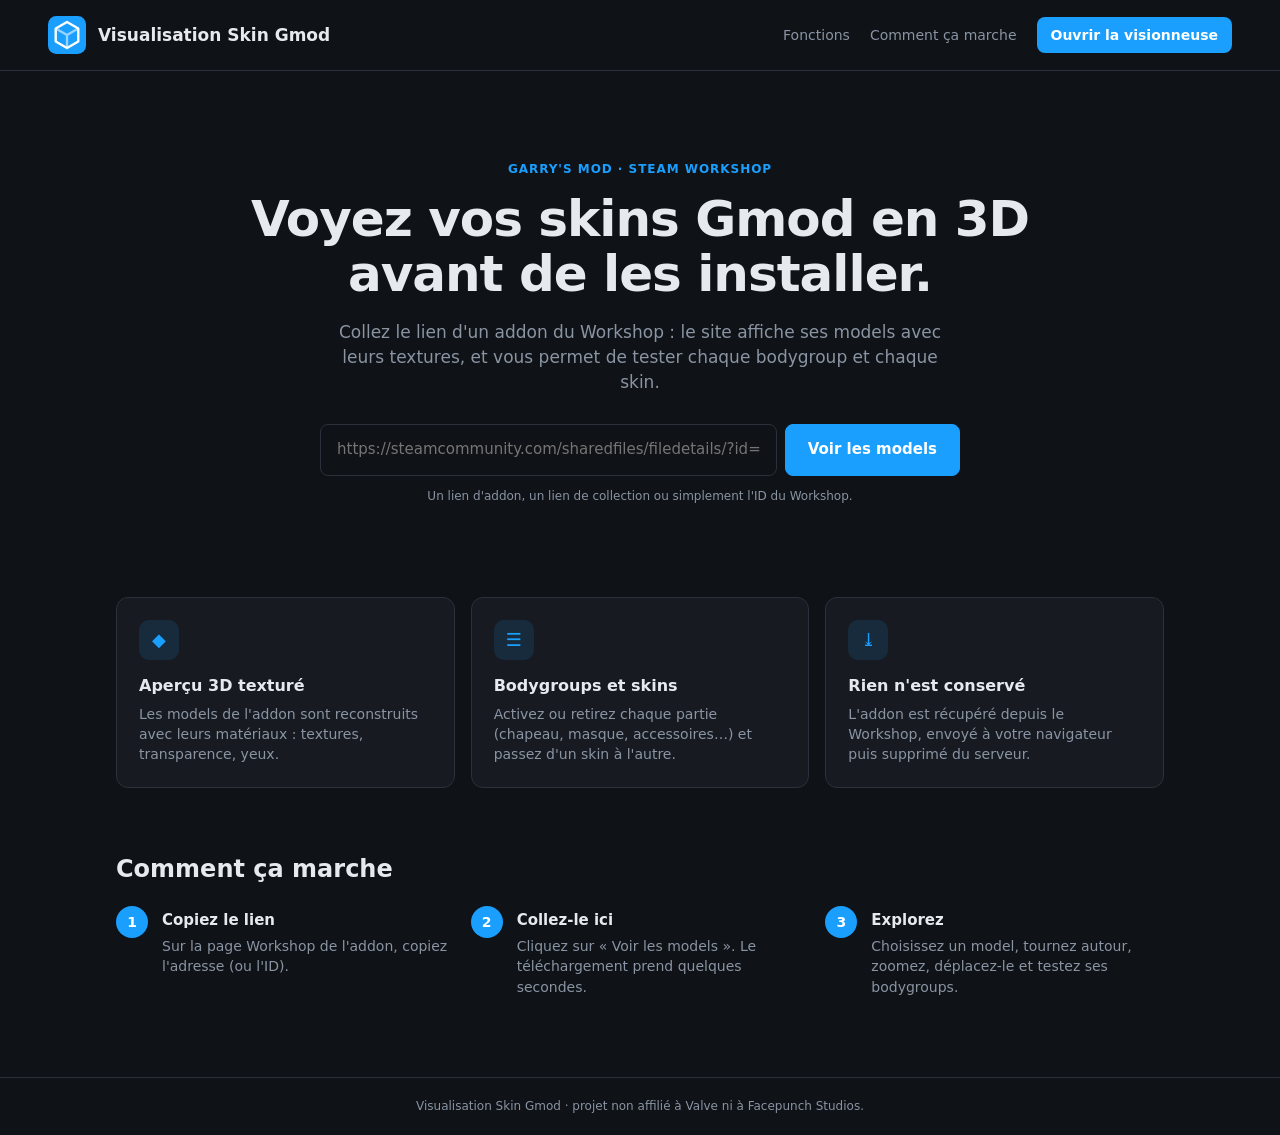
==== public/index.html @ 0fded169 "Premier commit : Visualisation Skin Gmod Site local pour prévisualiser en 3D les models d'un addon G" ====
<!doctype html>
<html lang="fr">
<head>
  <meta charset="utf-8">
  <meta name="viewport" content="width=device-width, initial-scale=1">
  <title>Visualisation Skin Gmod</title>
  <meta name="description" content="Prévisualisez en 3D les models et playermodels des addons Garry's Mod du Workshop, avec textures, bodygroups et skins.">
  <link rel="icon" href="img/logo.svg" type="image/svg+xml">
  <link rel="stylesheet" href="css/style.css">
</head>
<body class="home">
  <header class="nav">
    <a class="brand" href="index.html">
      <img class="logo" src="img/logo.svg" alt="">
      <div>
        <h1>Visualisation Skin Gmod</h1>
      </div>
    </a>
    <nav>
      <a href="#fonctions">Fonctions</a>
      <a href="#etapes">Comment ça marche</a>
      <a class="nav-cta" href="viewer.html">Ouvrir la visionneuse</a>
    </nav>
  </header>

  <main>
    <section class="hero">
      <p class="eyebrow">Garry's Mod · Steam Workshop</p>
      <h2>Voyez vos skins Gmod en 3D<br>avant de les installer.</h2>
      <p class="lead">Collez le lien d'un addon du Workshop : le site affiche ses models avec leurs textures, et vous permet de tester chaque bodygroup et chaque skin.</p>
      <form id="home-form" class="addon-form hero-form" autocomplete="off">
        <input id="home-url" type="text" placeholder="https://steamcommunity.com/sharedfiles/filedetails/?id=..." required>
        <button class="primary" type="submit">Voir les models</button>
      </form>
      <p class="muted small">Un lien d'addon, un lien de collection ou simplement l'ID du Workshop.</p>
    </section>

    <section id="fonctions" class="features">
      <article class="card">
        <div class="card-icon">◆</div>
        <h3>Aperçu 3D texturé</h3>
        <p>Les models de l'addon sont reconstruits avec leurs matériaux : textures, transparence, yeux.</p>
      </article>
      <article class="card">
        <div class="card-icon">☰</div>
        <h3>Bodygroups et skins</h3>
        <p>Activez ou retirez chaque partie (chapeau, masque, accessoires…) et passez d'un skin à l'autre.</p>
      </article>
      <article class="card">
        <div class="card-icon">⤓</div>
        <h3>Rien n'est conservé</h3>
        <p>L'addon est récupéré depuis le Workshop, envoyé à votre navigateur puis supprimé du serveur.</p>
      </article>
    </section>

    <section id="etapes" class="steps">
      <h2>Comment ça marche</h2>
      <ol>
        <li><span>1</span><div><h3>Copiez le lien</h3><p>Sur la page Workshop de l'addon, copiez l'adresse (ou l'ID).</p></div></li>
        <li><span>2</span><div><h3>Collez-le ici</h3><p>Cliquez sur « Voir les models ». Le téléchargement prend quelques secondes.</p></div></li>
        <li><span>3</span><div><h3>Explorez</h3><p>Choisissez un model, tournez autour, zoomez, déplacez-le et testez ses bodygroups.</p></div></li>
      </ol>
    </section>
  </main>

  <footer class="footer">
    Visualisation Skin Gmod · projet non affilié à Valve ni à Facepunch Studios.
  </footer>

  <script>
    document.getElementById('home-form').addEventListener('submit', (e) => {
      e.preventDefault();
      const url = document.getElementById('home-url').value.trim();
      if (url) location.href = 'viewer.html?addon=' + encodeURIComponent(url);
    });
  </script>
</body>
</html>
---- public/css/style.css ----
:root {
  --bg: #0f1216;
  --panel: #171b21;
  --panel-2: #1f252d;
  --border: #2a313b;
  --text: #e6e9ee;
  --muted: #8a94a3;
  --accent: #1a9fff;
  --accent-2: #0d7fd6;
  --danger: #ff6b6b;
}

* { box-sizing: border-box; }
html, body { margin: 0; }
body {
  background: var(--bg);
  color: var(--text);
  font: 14px/1.45 "Segoe UI", system-ui, -apple-system, sans-serif;
}
body.app {
  height: 100vh;
  height: 100dvh;
  display: flex;
  flex-direction: column;
}
a { color: inherit; }
.hidden { display: none !important; }
.muted { color: var(--muted); }
.small { font-size: 12px; }

/* ---------- en-tête ---------- */
.top {
  display: flex;
  align-items: center;
  gap: 24px;
  padding: 14px 20px;
  border-bottom: 1px solid var(--border);
  background: var(--panel);
  flex-wrap: wrap;
}
.brand { display: flex; align-items: center; gap: 12px; text-decoration: none; }
.logo { width: 38px; height: 38px; display: block; }
.brand h1 { margin: 0; font-size: 17px; }
.brand p { margin: 0; color: var(--muted); font-size: 12px; }

.addon-form { flex: 1; display: flex; gap: 8px; min-width: 280px; }
.addon-form input {
  flex: 1; min-width: 0;
  background: var(--bg); color: var(--text);
  border: 1px solid var(--border); border-radius: 8px;
  padding: 10px 12px; font: inherit;
}
.addon-form input:focus { outline: none; border-color: var(--accent); }

button {
  font: inherit; cursor: pointer; border-radius: 8px;
  border: 1px solid var(--border);
  background: var(--panel-2); color: var(--text);
  padding: 8px 12px;
}
button:hover { border-color: var(--accent); }
button:disabled { opacity: .5; cursor: default; }
.primary { background: var(--accent); border-color: var(--accent); color: #fff; font-weight: 600; padding: 10px 18px; }
.primary:hover { background: var(--accent-2); }

/* ---------- mise en page ---------- */
.layout {
  flex: 1;
  min-height: 0;
  display: grid;
  grid-template-columns: 280px 1fr 300px;
}
.panel {
  background: var(--panel);
  overflow-y: auto;
  padding: 16px;
}
#models-panel { border-right: 1px solid var(--border); }
#options-panel { border-left: 1px solid var(--border); }
.panel h2 {
  font-size: 12px; text-transform: uppercase; letter-spacing: .08em;
  color: var(--muted); margin: 18px 0 10px;
}
.panel h2:first-child { margin-top: 0; }

.addon-info { display: flex; gap: 10px; margin-bottom: 8px; align-items: center; }
.addon-info img { width: 64px; height: 64px; object-fit: cover; border-radius: 6px; background: var(--bg); }
.addon-title { font-weight: 600; }

.btn-list { display: flex; flex-direction: column; gap: 6px; }
.model-btn {
  text-align: left; display: flex; flex-direction: column; gap: 2px;
  padding: 9px 12px;
}
.model-btn .name { font-weight: 600; word-break: break-word; }
.model-btn .path { font-size: 11px; color: var(--muted); word-break: break-all; }
.model-btn.active, .chip.active { background: var(--accent); border-color: var(--accent); color: #fff; }
.model-btn.active .path { color: #d7ecff; }
.tag { display: inline-block; font-size: 10px; padding: 1px 6px; border-radius: 4px; background: var(--border); color: var(--muted); margin-left: 6px; vertical-align: middle; }
.model-btn.active .tag { background: rgba(255,255,255,.2); color: #fff; }

/* ---------- scène ---------- */
.stage { position: relative; min-width: 0; min-height: 0; background: radial-gradient(circle at 50% 35%, #232a33, #0b0d10 75%); }
#viewport { position: absolute; inset: 0; }
#viewport canvas { display: block; }
.stage-title {
  position: absolute; top: 14px; left: 16px;
  font-weight: 600; text-shadow: 0 1px 3px #000;
  pointer-events: none;
}
.stage-tools { position: absolute; left: 14px; bottom: 14px; display: flex; gap: 6px; }
.tool { background: rgba(23,27,33,.85); backdrop-filter: blur(4px); }
.tool.icon { width: 36px; height: 36px; padding: 0; display: grid; place-items: center; font-size: 15px; }
.cam-pad { position: absolute; right: 14px; bottom: 14px; display: flex; gap: 8px; align-items: center; }
.pad-grid { display: grid; grid-template-columns: repeat(3, 36px); gap: 4px; }
.zoom-col { display: flex; flex-direction: column; gap: 4px; }
.stage-hint {
  position: absolute; top: 14px; right: 16px;
  font-size: 12px; color: var(--muted); text-shadow: 0 1px 2px #000;
  pointer-events: none; text-align: right; max-width: 60%;
}
.tool.active { border-color: var(--accent); color: var(--accent); }

.status {
  position: absolute; left: 50%; top: 50%; transform: translate(-50%, -50%);
  display: flex; gap: 14px; align-items: center;
  background: rgba(23,27,33,.95); border: 1px solid var(--border);
  border-radius: 10px; padding: 16px 20px; max-width: min(460px, 90%);
}
.status.error { border-color: var(--danger); }
.status.error .spinner { display: none; }
.status.error #status-text { color: var(--danger); white-space: pre-wrap; }
.spinner {
  width: 26px; height: 26px; flex: none;
  border: 3px solid var(--border); border-top-color: var(--accent);
  border-radius: 50%; animation: spin 0.8s linear infinite;
}
@keyframes spin { to { transform: rotate(360deg); } }
.progress { height: 4px; background: var(--border); border-radius: 2px; margin-top: 8px; overflow: hidden; min-width: 220px; }
#status-bar { height: 100%; width: 0; background: var(--accent); transition: width .2s; }

/* ---------- bodygroups ---------- */
.bodygroup { background: var(--panel-2); border: 1px solid var(--border); border-radius: 8px; padding: 10px; margin-bottom: 10px; }
.bodygroup-name { font-weight: 600; margin-bottom: 8px; display: flex; justify-content: space-between; gap: 8px; }
.bodygroup-name span { color: var(--muted); font-weight: 400; font-size: 12px; }
.chips { display: flex; flex-wrap: wrap; gap: 6px; }
.chip { padding: 5px 10px; font-size: 13px; }

.missing { margin: 0; padding-left: 18px; color: var(--muted); font-size: 12px; word-break: break-all; }

@media (max-width: 900px) {
  body.app { height: auto; min-height: 100vh; }
  .layout { grid-template-columns: 1fr; grid-template-rows: 65vh auto auto; }
  #models-panel { border-right: 0; border-bottom: 1px solid var(--border); max-height: 40vh; }
  #options-panel { border-left: 0; }
  .stage { order: -1; }
  .stage-hint { display: none; }
}

/* ---------- page d'accueil ---------- */
.home { min-height: 100vh; display: flex; flex-direction: column; }
.home main { flex: 1; }
.nav {
  display: flex; align-items: center; justify-content: space-between; gap: 16px;
  padding: 16px clamp(16px, 4vw, 48px);
  border-bottom: 1px solid var(--border);
  flex-wrap: wrap;
}
.nav nav { display: flex; align-items: center; gap: 20px; flex-wrap: wrap; }
.nav nav a { text-decoration: none; color: var(--muted); }
.nav nav a:hover { color: var(--text); }
.nav nav a.nav-cta {
  color: #fff; background: var(--accent); padding: 8px 14px; border-radius: 8px; font-weight: 600;
}
.nav nav a.nav-cta:hover { background: var(--accent-2); }

.hero {
  max-width: 820px; margin: 0 auto;
  padding: clamp(48px, 10vh, 110px) 16px 56px;
  text-align: center;
}
.eyebrow { color: var(--accent); font-weight: 600; letter-spacing: .08em; text-transform: uppercase; font-size: 12px; margin: 0 0 14px; }
.hero h2 { font-size: clamp(30px, 5vw, 50px); line-height: 1.1; margin: 0 0 18px; letter-spacing: -.02em; }
.lead { font-size: 17px; color: var(--muted); max-width: 620px; margin: 0 auto 30px; }
.hero-form { max-width: 640px; margin: 0 auto 10px; min-width: 0; }
.hero-form input { padding: 14px 16px; font-size: 15px; }
.hero-form .primary { padding: 14px 22px; font-size: 15px; }

.features {
  max-width: 1080px; margin: 0 auto; padding: 24px 16px 64px;
  display: grid; grid-template-columns: repeat(auto-fit, minmax(240px, 1fr)); gap: 16px;
}
.card { background: var(--panel); border: 1px solid var(--border); border-radius: 12px; padding: 22px; }
.card-icon {
  width: 40px; height: 40px; border-radius: 10px; display: grid; place-items: center;
  background: rgba(26,159,255,.12); color: var(--accent); font-size: 18px; margin-bottom: 14px;
}
.card h3 { margin: 0 0 6px; font-size: 16px; }
.card p { margin: 0; color: var(--muted); }

.steps { max-width: 1080px; margin: 0 auto; padding: 0 16px 80px; }
.steps > h2 { font-size: 24px; margin: 0 0 20px; }
.steps ol { list-style: none; margin: 0; padding: 0; display: grid; grid-template-columns: repeat(auto-fit, minmax(240px, 1fr)); gap: 16px; }
.steps li { display: flex; gap: 14px; align-items: flex-start; }
.steps li > span {
  flex: none; width: 32px; height: 32px; border-radius: 50%;
  display: grid; place-items: center; background: var(--accent); color: #fff; font-weight: 700;
}
.steps h3 { margin: 4px 0 4px; font-size: 15px; }
.steps p { margin: 0; color: var(--muted); }

.footer { border-top: 1px solid var(--border); padding: 20px 16px; text-align: center; color: var(--muted); font-size: 12px; }

@media (max-width: 600px) {
  .hero-form { flex-direction: column; }
  .hero h2 br { display: none; }
  .stage-hint { display: none; }
}
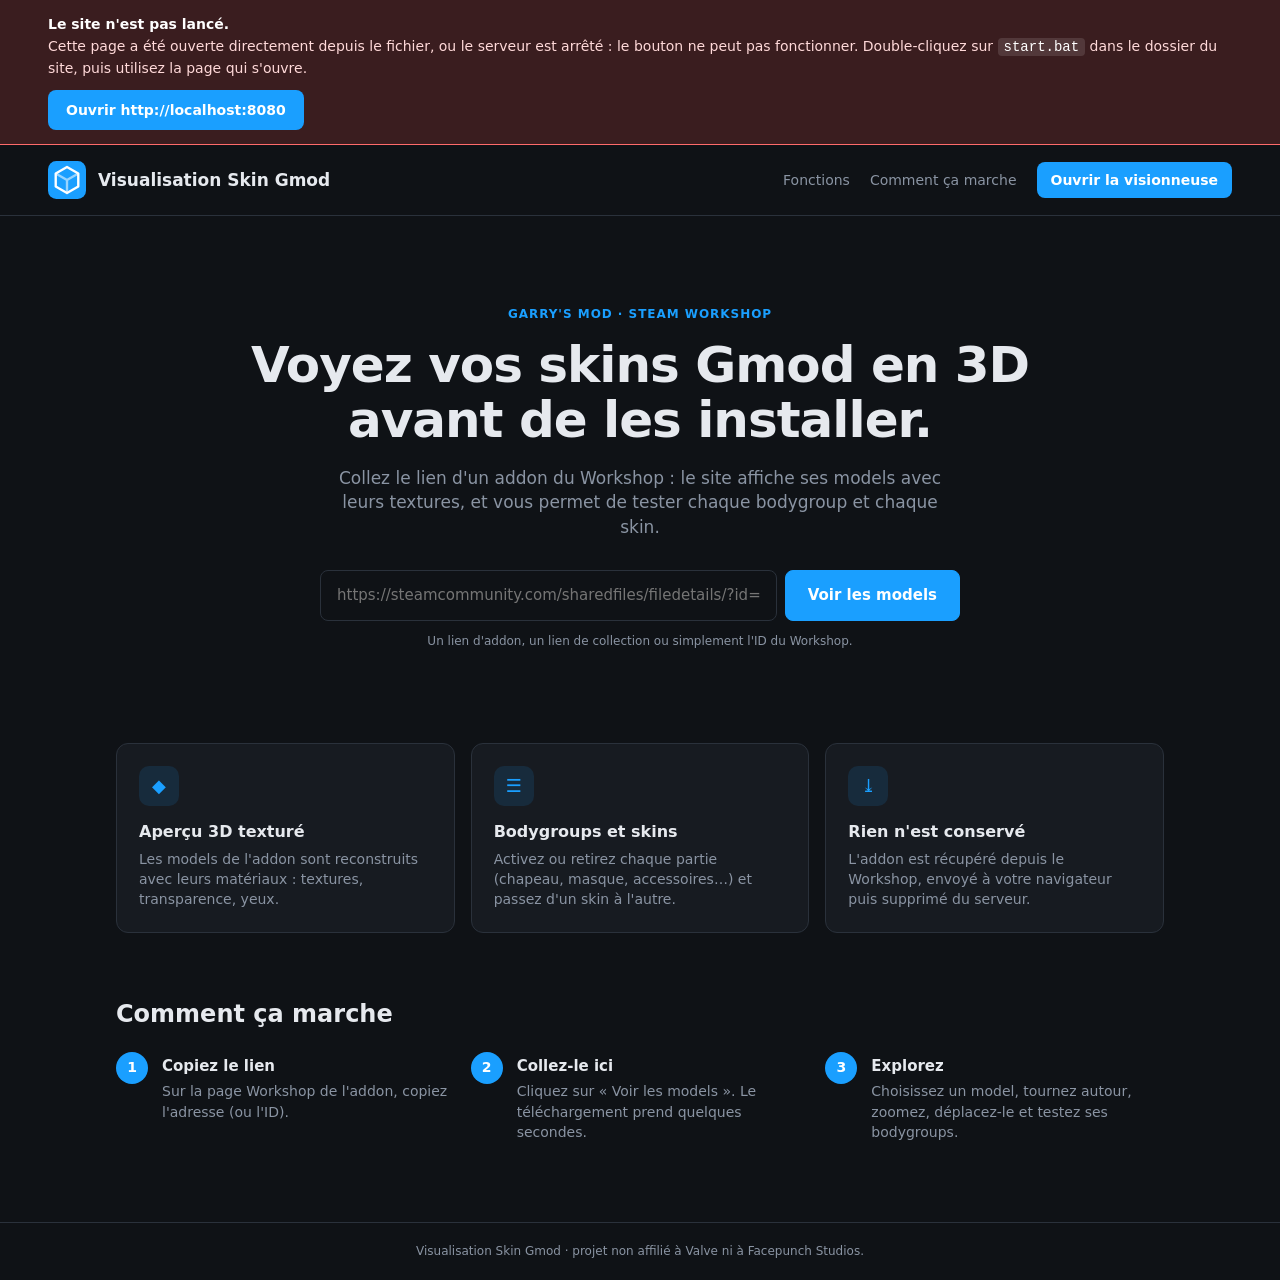
==== commit b8abde95: "Avertit quand le site n'est pas lancé avec start.bat Ouverte directement depuis le fichier, la page " ====
--- a/public/index.html
+++ b/public/index.html
@@ -9,6 +9,26 @@
   <link rel="stylesheet" href="css/style.css">
 </head>
 <body class="home">
+  <!-- Visible si le site n'est pas servi par start.bat (fichier ouvert directement ou serveur arrêté) -->
+  <div id="server-warning" class="server-warning" role="alert">
+    <div>
+      <strong>Le site n'est pas lancé.</strong>
+      Cette page a été ouverte directement depuis le fichier, ou le serveur est arrêté : le bouton ne peut pas fonctionner.
+      Double-cliquez sur <code>start.bat</code> dans le dossier du site, puis utilisez la page qui s'ouvre.
+    </div>
+    <a class="primary" href="http://localhost:8080/">Ouvrir http://localhost:8080</a>
+  </div>
+  <script>
+    (function () {
+      var w = document.getElementById('server-warning');
+      var ok = function () { w.parentNode && w.parentNode.removeChild(w); };
+      if (location.protocol !== 'http:' && location.protocol !== 'https:') return;
+      fetch('/api/status?id=0', { cache: 'no-store' })
+        .then(function (r) { return r.json(); })
+        .then(function (d) { if (d && d.status) ok(); })
+        .catch(function () {});
+    })();
+  </script>
   <header class="nav">
     <a class="brand" href="index.html">
       <img class="logo" src="img/logo.svg" alt="">
@@ -19,14 +39,14 @@
     <nav>
       <a href="#fonctions">Fonctions</a>
       <a href="#etapes">Comment ça marche</a>
-      <a class="nav-cta" href="viewer.html">Ouvrir la visionneuse</a>
+      <a class="nav-cta" href="viewer.html"><span class="cta-long">Ouvrir la visionneuse</span><span class="cta-short">Visionneuse</span></a>
     </nav>
   </header>
 
   <main>
     <section class="hero">
       <p class="eyebrow">Garry's Mod · Steam Workshop</p>
-      <h2>Voyez vos skins Gmod en 3D<br>avant de les installer.</h2>
+      <h2>Voyez vos skins Gmod en 3D <br>avant de les installer.</h2>
       <p class="lead">Collez le lien d'un addon du Workshop : le site affiche ses models avec leurs textures, et vous permet de tester chaque bodygroup et chaque skin.</p>
       <form id="home-form" class="addon-form hero-form" autocomplete="off">
         <input id="home-url" type="text" placeholder="https://steamcommunity.com/sharedfiles/filedetails/?id=..." required>
@@ -71,6 +91,15 @@
     document.getElementById('home-form').addEventListener('submit', (e) => {
       e.preventDefault();
       const url = document.getElementById('home-url').value.trim();
+      const warning = document.getElementById('server-warning');
+      if (warning) {
+        // serveur non lancé : on montre l'avertissement au lieu d'ouvrir une page vide
+        warning.classList.remove('pulse');
+        void warning.offsetWidth;
+        warning.classList.add('pulse');
+        window.scrollTo({ top: 0, behavior: 'smooth' });
+        return;
+      }
       if (url) location.href = 'viewer.html?addon=' + encodeURIComponent(url);
     });
   </script>
--- a/public/css/style.css
+++ b/public/css/style.css
@@ -148,13 +148,67 @@
 
 .missing { margin: 0; padding-left: 18px; color: var(--muted); font-size: 12px; word-break: break-all; }
 
+.hint-touch { display: none; }
+
+/* ---------- écrans tactiles ---------- */
+@media (pointer: coarse) {
+  .hint-mouse { display: none; }
+  .hint-touch { display: inline; }
+  .chip, .model-btn { min-height: 40px; }
+  .tool.icon { width: 40px; height: 40px; }
+  .pad-grid { grid-template-columns: repeat(3, 40px); }
+}
+@media (hover: none) {
+  button:hover { border-color: var(--border); }
+  .primary:hover { background: var(--accent); }
+  .chip.active:hover, .model-btn.active:hover { border-color: var(--accent); }
+}
+
+/* ---------- tablette ---------- */
+@media (max-width: 1200px) {
+  .layout { grid-template-columns: 230px 1fr 260px; }
+  .stage-hint { max-width: 45%; }
+}
+
+/* ---------- mobile : la vue 3D en haut, les panneaux en dessous ---------- */
 @media (max-width: 900px) {
-  body.app { height: auto; min-height: 100vh; }
-  .layout { grid-template-columns: 1fr; grid-template-rows: 65vh auto auto; }
-  #models-panel { border-right: 0; border-bottom: 1px solid var(--border); max-height: 40vh; }
+  body.app { height: auto; min-height: 100vh; display: block; }
+  .top { gap: 12px; padding: 12px 16px; }
+  .top .brand { flex: 1 1 auto; }
+  .addon-form { flex: 1 1 100%; min-width: 0; }
+
+  .layout { display: flex; flex-direction: column; }
+  .stage { order: -1; height: 62vh; height: 62svh; min-height: 320px; flex: none; }
+  .panel { overflow: visible; padding: 14px 16px; }
+  #models-panel { border-right: 0; border-bottom: 1px solid var(--border); }
   #options-panel { border-left: 0; }
-  .stage { order: -1; }
+
+  /* liste des models en bandeau horizontal */
+  #models-list.btn-list:has(.model-btn) {
+    flex-direction: row; overflow-x: auto; scroll-snap-type: x proximity;
+    margin: 0 -16px; padding: 0 16px 6px;
+  }
+  #models-list .model-btn { flex: 0 0 auto; width: min(220px, 70vw); scroll-snap-align: start; }
+
+  .stage-hint { top: auto; bottom: 58px; left: 14px; right: auto; text-align: left; max-width: 55%; }
+  .stage-title { max-width: calc(100% - 32px); overflow: hidden; text-overflow: ellipsis; white-space: nowrap; }
+}
+
+@media (max-width: 600px) {
+  .brand p { display: none; }
+  .brand h1 { font-size: 16px; }
+  .logo { width: 32px; height: 32px; }
+  .primary { padding: 10px 14px; }
   .stage-hint { display: none; }
+  .cam-pad { right: 10px; bottom: 10px; gap: 6px; }
+  .stage-tools { left: 10px; bottom: 10px; }
+  .status { padding: 14px; gap: 10px; }
+  .progress { min-width: 0; }
+}
+
+/* téléphone à l'horizontale : la vue 3D prend presque tout l'écran */
+@media (max-width: 900px) and (orientation: landscape) and (max-height: 500px) {
+  .stage { height: 85vh; height: 85svh; min-height: 0; }
 }
 
 /* ---------- page d'accueil ---------- */
@@ -173,6 +227,7 @@
   color: #fff; background: var(--accent); padding: 8px 14px; border-radius: 8px; font-weight: 600;
 }
 .nav nav a.nav-cta:hover { background: var(--accent-2); }
+.cta-short { display: none; }
 
 .hero {
   max-width: 820px; margin: 0 auto;
@@ -212,7 +267,38 @@
 .footer { border-top: 1px solid var(--border); padding: 20px 16px; text-align: center; color: var(--muted); font-size: 12px; }
 
 @media (max-width: 600px) {
+  .nav { padding: 12px 16px; }
+  .nav nav a:not(.nav-cta) { display: none; }
+  .nav { flex-wrap: nowrap; gap: 10px; }
+  .nav .brand { gap: 8px; min-width: 0; }
+  .nav .brand h1 { font-size: 15px; white-space: nowrap; overflow: hidden; text-overflow: ellipsis; }
+  .nav nav a.nav-cta { padding: 8px 12px; font-size: 13px; white-space: nowrap; }
+  .cta-long { display: none; }
+  .cta-short { display: inline; }
+  .hero { padding: 40px 16px 36px; }
+  .lead { font-size: 15px; }
   .hero-form { flex-direction: column; }
   .hero h2 br { display: none; }
-  .stage-hint { display: none; }
-}
+  .features { padding-bottom: 40px; }
+  .card { padding: 18px; }
+  .steps { padding-bottom: 48px; }
+}
+@media (max-width: 380px) {
+  .nav .brand h1 { font-size: 14px; }
+  .nav .logo { width: 28px; height: 28px; }
+}
+
+/* ---------- avertissement : serveur non lancé ---------- */
+.server-warning {
+  display: flex; align-items: center; justify-content: space-between; gap: 12px 20px; flex-wrap: wrap;
+  padding: 14px clamp(16px, 4vw, 48px);
+  background: #3a1d1f; border-bottom: 1px solid var(--danger); color: #ffd9d9;
+  /* apparaît après un court délai, le temps de vérifier que le serveur répond */
+  animation: warning-in .3s ease .7s both;
+}
+.server-warning strong { color: #fff; display: block; margin-bottom: 2px; }
+.server-warning code { background: rgba(255,255,255,.12); padding: 1px 6px; border-radius: 4px; color: #fff; }
+.server-warning .primary { text-decoration: none; white-space: nowrap; border-radius: 8px; }
+.server-warning.pulse { animation: warning-pulse .5s ease; }
+@keyframes warning-in { from { opacity: 0; } to { opacity: 1; } }
+@keyframes warning-pulse { 0%, 100% { transform: none; } 25% { transform: translateX(-6px); } 75% { transform: translateX(6px); } }
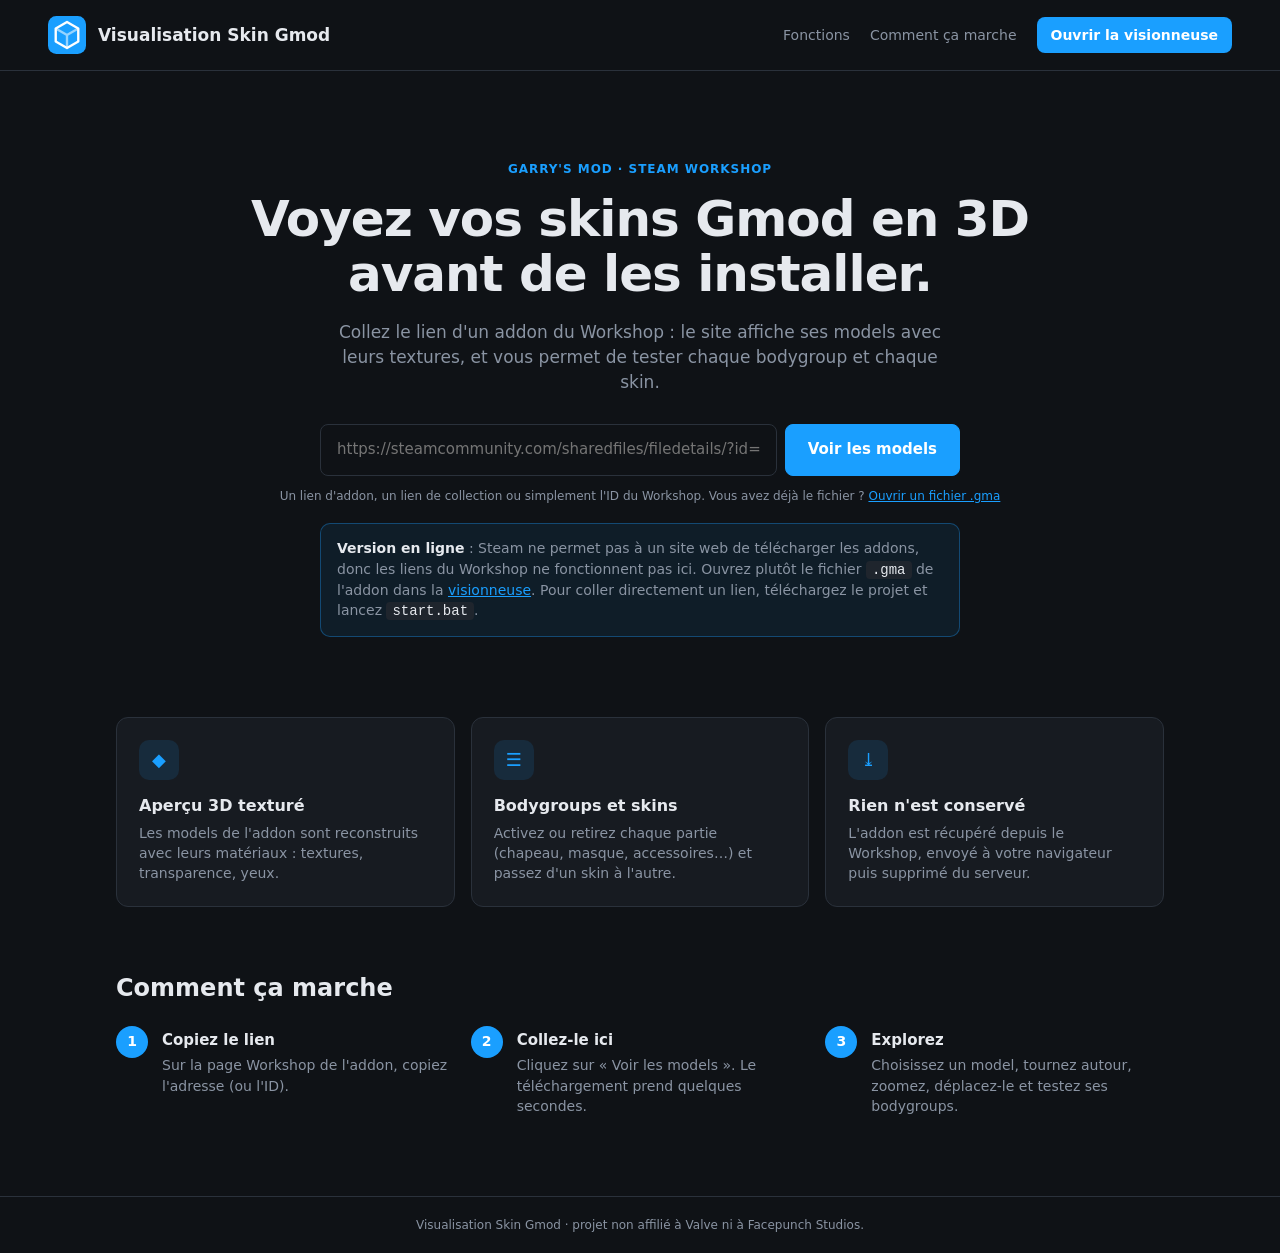
==== commit 539bdfaf: "Fait fonctionner le site sur GitHub Pages - index.html à la racine : redirige vers public/ (GitHub P" ====
--- a/public/index.html
+++ b/public/index.html
@@ -9,25 +9,20 @@
   <link rel="stylesheet" href="css/style.css">
 </head>
 <body class="home">
-  <!-- Visible si le site n'est pas servi par start.bat (fichier ouvert directement ou serveur arrêté) -->
+  <!-- Visible quand la page est ouverte directement depuis le fichier (file:///…) -->
   <div id="server-warning" class="server-warning" role="alert">
     <div>
       <strong>Le site n'est pas lancé.</strong>
-      Cette page a été ouverte directement depuis le fichier, ou le serveur est arrêté : le bouton ne peut pas fonctionner.
+      Cette page a été ouverte directement depuis le fichier : elle ne peut pas fonctionner ainsi.
       Double-cliquez sur <code>start.bat</code> dans le dossier du site, puis utilisez la page qui s'ouvre.
     </div>
     <a class="primary" href="http://localhost:8080/">Ouvrir http://localhost:8080</a>
   </div>
   <script>
-    (function () {
-      var w = document.getElementById('server-warning');
-      var ok = function () { w.parentNode && w.parentNode.removeChild(w); };
-      if (location.protocol !== 'http:' && location.protocol !== 'https:') return;
-      fetch('/api/status?id=0', { cache: 'no-store' })
-        .then(function (r) { return r.json(); })
-        .then(function (d) { if (d && d.status) ok(); })
-        .catch(function () {});
-    })();
+    // servie en http(s) (start.bat ou GitHub Pages) : la page fonctionne, on retire l'avertissement
+    if (location.protocol === 'http:' || location.protocol === 'https:') {
+      document.getElementById('server-warning').remove();
+    }
   </script>
   <header class="nav">
     <a class="brand" href="index.html">
@@ -52,7 +47,13 @@
         <input id="home-url" type="text" placeholder="https://steamcommunity.com/sharedfiles/filedetails/?id=..." required>
         <button class="primary" type="submit">Voir les models</button>
       </form>
-      <p class="muted small">Un lien d'addon, un lien de collection ou simplement l'ID du Workshop.</p>
+      <p class="muted small">Un lien d'addon, un lien de collection ou simplement l'ID du Workshop.
+        Vous avez déjà le fichier ? <a href="viewer.html">Ouvrir un fichier .gma</a></p>
+      <div id="static-note" class="static-note hidden">
+        <strong>Version en ligne</strong> : Steam ne permet pas à un site web de télécharger les addons, donc les liens du Workshop ne fonctionnent pas ici.
+        Ouvrez plutôt le fichier <code>.gma</code> de l'addon dans la <a href="viewer.html">visionneuse</a>.
+        Pour coller directement un lien, téléchargez le projet et lancez <code>start.bat</code>.
+      </div>
     </section>
 
     <section id="fonctions" class="features">
@@ -102,6 +103,16 @@
       }
       if (url) location.href = 'viewer.html?addon=' + encodeURIComponent(url);
     });
+
+    // sans serveur (ex. GitHub Pages) : on explique tout de suite comment utiliser le site
+    var isLocal = ['localhost', '127.0.0.1', '[::1]'].indexOf(location.hostname) >= 0;
+    fetch('/api/status?id=0', { cache: 'no-store' })
+      .then(function (r) { return r.json(); })
+      .then(function (d) { return !!(d && d.status); })
+      .catch(function () { return false; })
+      .then(function (ok) {
+        if (!ok && !isLocal) document.getElementById('static-note').classList.remove('hidden');
+      });
   </script>
 </body>
 </html>
--- a/public/css/style.css
+++ b/public/css/style.css
@@ -302,3 +302,34 @@
 .server-warning.pulse { animation: warning-pulse .5s ease; }
 @keyframes warning-in { from { opacity: 0; } to { opacity: 1; } }
 @keyframes warning-pulse { 0%, 100% { transform: none; } 25% { transform: translateX(-6px); } 75% { transform: translateX(6px); } }
+
+/* ---------- fichier .gma (bouton, glisser-déposer, version en ligne) ---------- */
+.file-btn {
+  display: inline-flex; align-items: center; cursor: pointer;
+  border: 1px solid var(--border); border-radius: 8px; background: var(--panel-2);
+  padding: 10px 14px; white-space: nowrap;
+}
+.file-btn:hover { border-color: var(--accent); }
+.file-btn input { position: absolute; width: 1px; height: 1px; opacity: 0; pointer-events: none; }
+.file-btn:focus-within { outline: 2px solid var(--accent); outline-offset: 2px; }
+.static-mode .file-btn { background: var(--accent); border-color: var(--accent); color: #fff; font-weight: 600; }
+
+.drop-overlay {
+  position: fixed; inset: 0; z-index: 50; display: none;
+  place-items: center; background: rgba(15,18,22,.85);
+  border: 3px dashed var(--accent); font-size: 20px; font-weight: 600; pointer-events: none;
+}
+.dragging .drop-overlay { display: grid; }
+
+.static-note {
+  max-width: 640px; margin: 18px auto 0; text-align: left;
+  background: rgba(26,159,255,.08); border: 1px solid rgba(26,159,255,.35);
+  border-radius: 10px; padding: 14px 16px; color: var(--muted);
+}
+.static-note strong { color: var(--text); }
+.static-note a, .hero a { color: var(--accent); }
+.static-note code { background: var(--panel-2); padding: 1px 6px; border-radius: 4px; color: var(--text); }
+
+@media (max-width: 900px) {
+  .file-btn { flex: 1 1 100%; justify-content: center; }
+}
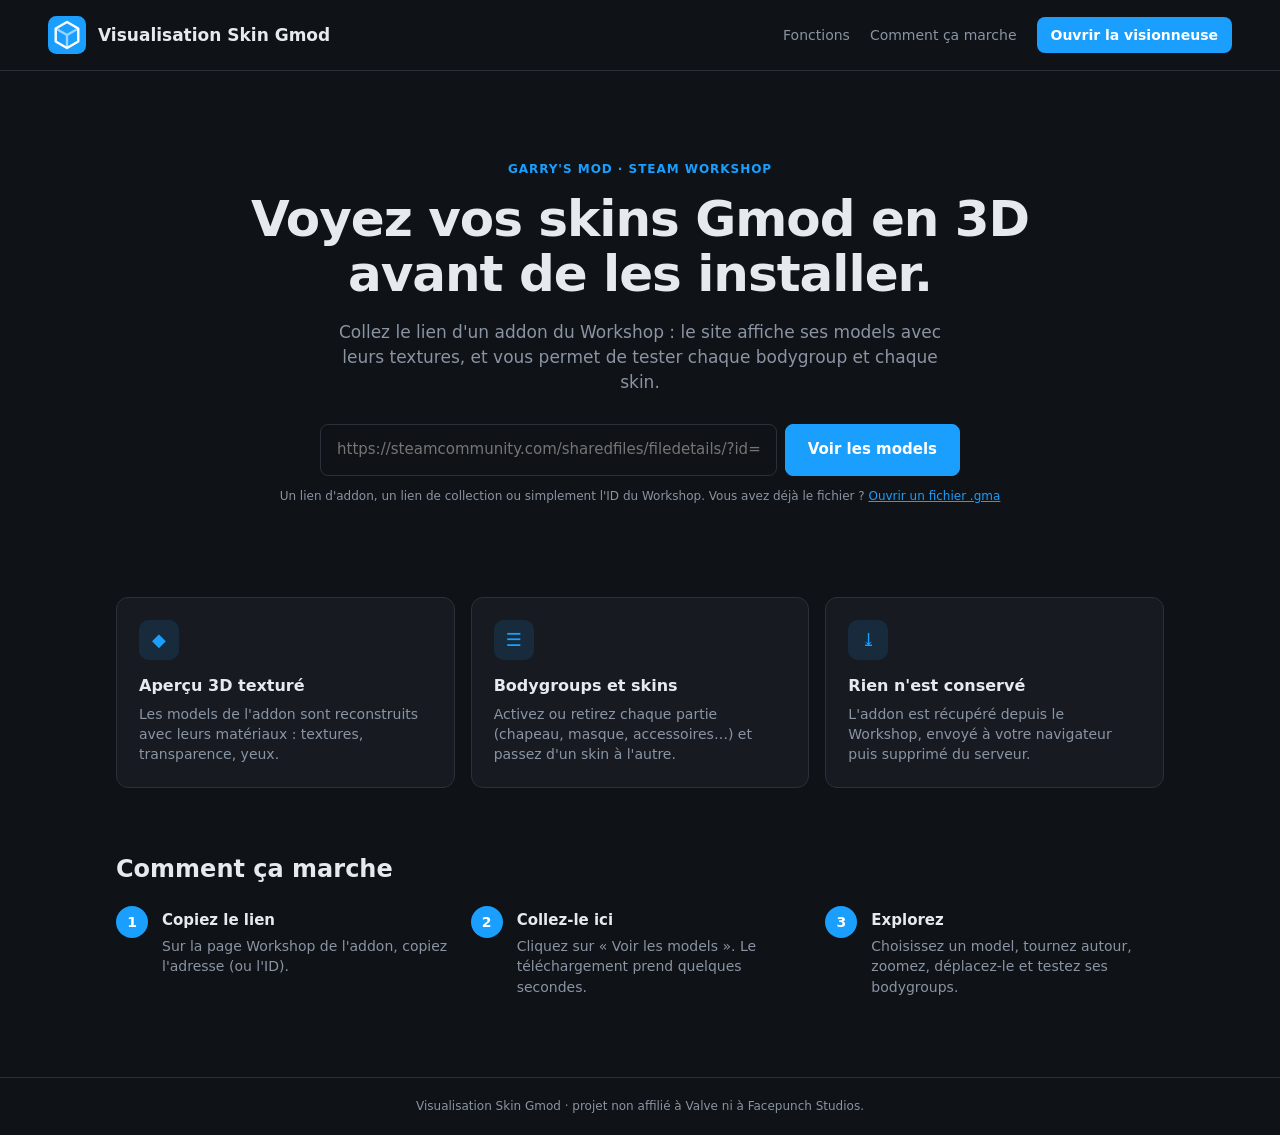
==== commit 7e5e31f4: "Lien Workshop automatique sur la version en ligne - cloud/ : serveur gratuit pour Hugging Face Space" ====
--- a/public/index.html
+++ b/public/index.html
@@ -49,11 +49,6 @@
       </form>
       <p class="muted small">Un lien d'addon, un lien de collection ou simplement l'ID du Workshop.
         Vous avez déjà le fichier ? <a href="viewer.html">Ouvrir un fichier .gma</a></p>
-      <div id="static-note" class="static-note hidden">
-        <strong>Version en ligne</strong> : Steam ne permet pas à un site web de télécharger les addons, donc les liens du Workshop ne fonctionnent pas ici.
-        Ouvrez plutôt le fichier <code>.gma</code> de l'addon dans la <a href="viewer.html">visionneuse</a>.
-        Pour coller directement un lien, téléchargez le projet et lancez <code>start.bat</code>.
-      </div>
     </section>
 
     <section id="fonctions" class="features">
@@ -103,16 +98,6 @@
       }
       if (url) location.href = 'viewer.html?addon=' + encodeURIComponent(url);
     });
-
-    // sans serveur (ex. GitHub Pages) : on explique tout de suite comment utiliser le site
-    var isLocal = ['localhost', '127.0.0.1', '[::1]'].indexOf(location.hostname) >= 0;
-    fetch('/api/status?id=0', { cache: 'no-store' })
-      .then(function (r) { return r.json(); })
-      .then(function (d) { return !!(d && d.status); })
-      .catch(function () { return false; })
-      .then(function (ok) {
-        if (!ok && !isLocal) document.getElementById('static-note').classList.remove('hidden');
-      });
   </script>
 </body>
 </html>
